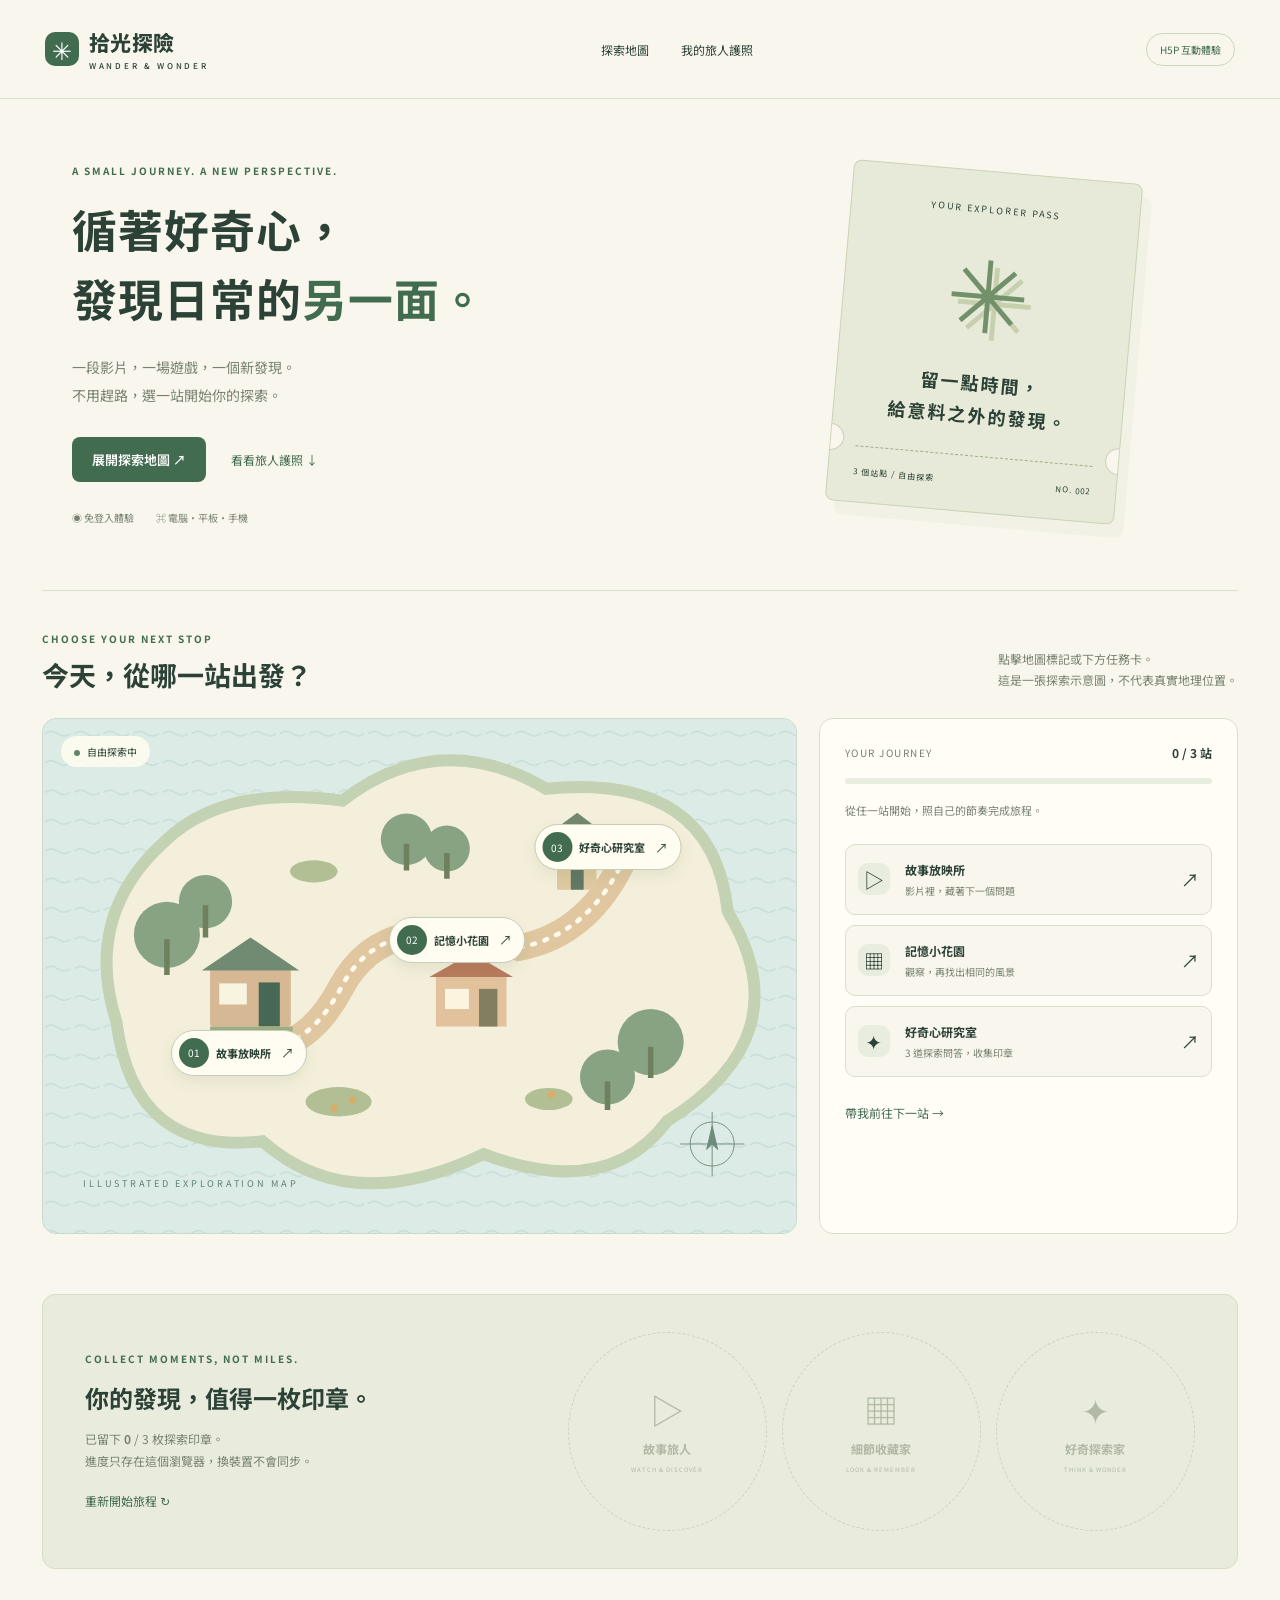
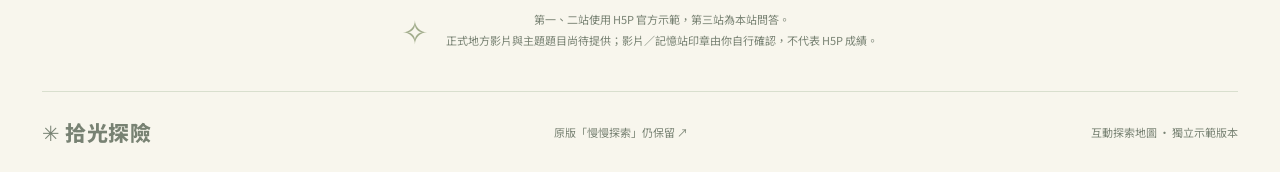
==== map/index.html @ 1aa2e068 "Publish original and two optimized H5P website variants" ====
<!doctype html><html lang="zh-Hant"><head><meta charset="utf-8"><meta name="viewport" content="width=device-width,initial-scale=1"><title>拾光探險｜互動探索地圖</title><meta name="description" content="用互動影片、記憶遊戲和探索任務，在一張地圖裡收集生活的發現。"><link rel="stylesheet" href="common.css"><link rel="stylesheet" href="theme.css"></head><body data-variant="map"><header class="site-header"><a class="brand" href="#"><span class="logo">✳</span><span>拾光探險<small>WANDER & WONDER</small></span></a><nav aria-label="主要導覽"><a href="#journey">探索地圖</a><a href="#passport">我的旅人護照</a></nav><span class="header-chip">H5P 互動體驗</span></header><main><section class="map-hero"><div><span class="eyebrow">A SMALL JOURNEY. A NEW PERSPECTIVE.</span><h1>循著好奇心，<br>發現日常的<span>另一面。</span></h1><p>一段影片，一場遊戲，一個新發現。<br>不用趕路，選一站開始你的探索。</p><div class="actions"><a class="primary" href="#journey">展開探索地圖 ↗</a><a class="link" href="#passport">看看旅人護照 ↓</a></div><div class="hero-meta"><span>◉ 免登入體驗</span><span>⌘ 電腦・平板・手機</span></div></div><div class="hero-ticket"><span class="ticket-top">YOUR EXPLORER PASS</span><div class="ticket-art">✳</div><b>留一點時間，<br>給意料之外的發現。</b><div class="ticket-bottom"><span>3 個站點 / 自由探索</span><span>NO. 002</span></div></div></section><section id="journey" class="journey"><div class="section-title"><div><span class="eyebrow">CHOOSE YOUR NEXT STOP</span><h2>今天，從哪一站出發？</h2></div><p>點擊地圖標記或下方任務卡。<br>這是一張探索示意圖，不代表真實地理位置。</p></div><div class="map-layout"><div class="map-canvas"><svg class="island-map" viewBox="0 0 820 560" role="img" aria-label="三站探索路線的示意地圖，非真實地理位置"><defs><pattern id="water" width="32" height="32" patternUnits="userSpaceOnUse"><path d="M2 16q7-5 14 0t14 0" fill="none" stroke="#bad3cf" stroke-width="1"/></pattern></defs><rect width="820" height="560" fill="#dcebe5"/><rect width="820" height="560" fill="url(#water)"/><path d="M80 330Q43 214 133 133Q197 71 326 89Q432 8 548 76Q730 58 746 210Q828 345 680 438Q615 525 480 474Q334 544 239 460Q99 476 80 330Z" fill="#f4efda" stroke="#c4d2b4" stroke-width="13"/><path d="M195 350Q277 383 325 292T518 249Q596 235 635 148" fill="none" stroke="#e0c7a0" stroke-width="29"/><path d="M195 350Q277 383 325 292T518 249Q596 235 635 148" fill="none" stroke="#fffaf0" stroke-dasharray="3 11" stroke-linecap="round" stroke-width="5"/><g fill="#88a381"><circle cx="135" cy="235" r="36"/><circle cx="177" cy="199" r="29"/><circle cx="662" cy="352" r="36"/><circle cx="615" cy="390" r="30"/><circle cx="396" cy="131" r="28"/><circle cx="440" cy="141" r="25"/></g><g stroke="#6e805d" stroke-width="6"><path d="M135 240v39M177 203v35M662 357v34M615 395v31M396 136v29M440 146v28"/></g><g transform="translate(182 270)"><rect width="88" height="65" fill="#d7b895" rx="3"/><path d="M-9 4L44-32 97 4Z" fill="#718b72"/><rect x="10" y="18" width="30" height="23" fill="#f7f4df"/><rect x="53" y="17" width="23" height="48" fill="#476855"/><path d="M0 68h90" stroke="#a0ad83" stroke-width="6"/></g><g transform="translate(428 281)"><rect width="77" height="54" fill="#e2c29c"/><path d="M-7 0L39-26 84 0Z" fill="#b97b5c"/><rect x="10" y="13" width="26" height="22" fill="#fcf4de"/><rect x="47" y="13" width="20" height="41" fill="#837e60"/></g><g transform="translate(560 125)"><rect width="43" height="61" fill="#e0c9a0"/><path d="M-9 0L22-23 52 0Z" fill="#73896d"/><rect x="15" y="21" width="14" height="40" fill="#627965"/></g><g fill="#b2bf94"><ellipse cx="322" cy="417" rx="36" ry="16"/><ellipse cx="551" cy="414" rx="26" ry="12"/><ellipse cx="295" cy="166" rx="26" ry="12"/></g><g fill="#d9ad67"><circle cx="317" cy="424" r="4"/><circle cx="337" cy="415" r="4"/><circle cx="554" cy="409" r="4"/></g><text x="44" y="510" fill="#608176" font-size="10" letter-spacing="3">ILLUSTRATED EXPLORATION MAP</text><g transform="translate(729 463)" fill="none" stroke="#6d8c7b"><circle r="24"/><path d="M0-35v70M-35 0h70"/><path d="M0-20L6 6 0 0-6 6Z" fill="#6d8c7b"/></g></svg><div class="map-corner"><span class="live-dot"></span> 自由探索中</div><button class="map-pin pin1" data-station="0"><span>01</span><b>故事放映所</b><small class="status-mark">↗</small></button><button class="map-pin pin2" data-station="1"><span>02</span><b>記憶小花園</b><small class="status-mark">↗</small></button><button class="map-pin pin3" data-station="2"><span>03</span><b>好奇心研究室</b><small class="status-mark">↗</small></button></div><aside class="route-panel"><div class="route-head"><span class="tiny-label">YOUR JOURNEY</span><b><span data-count>0</span> / 3 站</b></div><div class="progress-track"><i></i></div><p id="next-advice" class="footnote">從任一站開始，照自己的節奏完成旅程。</p><div class="task-list"><button class="task-item" data-station="0"><span class="task-icon">▷</span><span><b>故事放映所</b><small>影片裡，藏著下一個問題</small></span><span class="arrow status-mark">↗</span></button><button class="task-item" data-station="1"><span class="task-icon">▦</span><span><b>記憶小花園</b><small>觀察，再找出相同的風景</small></span><span class="arrow status-mark">↗</span></button><button class="task-item" data-station="2"><span class="task-icon">✦</span><span><b>好奇心研究室</b><small>3 道探索問答，收集印章</small></span><span class="arrow status-mark">↗</span></button></div><button class="link" id="continue-button">帶我前往下一站 →</button></aside></div></section><section class="passport" id="passport"><div><span class="eyebrow">COLLECT MOMENTS, NOT MILES.</span><h2>你的發現，值得一枚印章。</h2><p>已留下 <b data-count>0</b> / 3 枚探索印章。<br>進度只存在這個瀏覽器，換裝置不會同步。</p><button class="link" data-reset>重新開始旅程 ↻</button></div><div class="stamp-grid"><div class="stamp" data-badge="0"><span>▷</span><b>故事旅人</b><small>WATCH & DISCOVER</small></div><div class="stamp" data-badge="1"><span>▦</span><b>細節收藏家</b><small>LOOK & REMEMBER</small></div><div class="stamp" data-badge="2"><span>✦</span><b>好奇探索家</b><small>THINK & WONDER</small></div></div></section><section class="about-demo"><span>✧</span><p>第一、二站使用 H5P 官方示範，第三站為本站問答。<br>正式地方影片與主題題目尚待提供；影片／記憶站印章由你自行確認，不代表 H5P 成績。</p></section><footer class="footer"><a class="brand" href="#">✳ 拾光探險</a><a href="../original/" target="_blank" rel="noopener noreferrer">原版「慢慢探索」仍保留 ↗</a><span>互動探索地圖 · 獨立示範版本</span></footer></main><dialog class="modal" id="activity"><div class="modal-head"><span class="eyebrow" id="activity-sub"></span><button class="close" id="close-activity" aria-label="關閉體驗">×</button></div><h2 id="activity-title"></h2><div id="activity-body"></div></dialog><div class="toast" id="toast" role="status" aria-live="polite"></div><script src="app.js"></script></body></html>
---- map/common.css ----
@import url('https://fonts.googleapis.com/css2?family=Noto+Sans+TC:wght@400;500;600;700;800;900&display=swap');
*{box-sizing:border-box}html{scroll-behavior:smooth;scroll-padding-top:30px}body{margin:0;font:14px 'Noto Sans TC',system-ui,sans-serif;color:var(--ink);background:var(--bg)}button,input,textarea{font:inherit}button,a{touch-action:manipulation}button{cursor:pointer}a{color:inherit;text-decoration:none}button{color:inherit}button:focus-visible,a:focus-visible,input:focus-visible,textarea:focus-visible{outline:3px solid var(--accent);outline-offset:4px}[hidden]{display:none!important}.brand{font-size:21px;font-weight:800;letter-spacing:.4px;display:flex;align-items:center;gap:10px}.brand .logo{width:34px;height:34px;background:var(--primary);color:white;display:grid;place-items:center;border-radius:10px;font-size:24px}.brand small{display:block;font-size:8px;letter-spacing:2.7px;font-weight:500;margin-top:3px}.tagline{font-size:10px;letter-spacing:2.4px;font-weight:700;color:var(--muted)}h1,h2,h3,p{margin-top:0}button{border:0}button:disabled{cursor:default}.primary,.secondary{display:inline-flex;align-items:center;justify-content:center;gap:16px;border-radius:8px;padding:13px 20px;font-size:13px;font-weight:600}.primary{color:white;background:var(--primary)}.primary:hover{filter:brightness(.92)}.secondary{background:var(--surface);border:1px solid var(--line);color:var(--ink)}.link{border:0;background:none;color:var(--primary);padding:7px 0;font-size:12px}.pill{border-radius:20px;padding:5px 11px;font-size:10px;display:inline-block;background:var(--soft);color:var(--primary)}.muted{color:var(--muted)}.eyebrow{font-size:10px;letter-spacing:2px;font-weight:700;color:var(--primary)}.actions{display:flex;gap:10px;flex-wrap:wrap}.section-title{display:flex;align-items:end;justify-content:space-between;gap:20px;margin-bottom:24px}.section-title h2{font-size:27px;margin:8px 0 0}.section-title p{font-size:12px;color:var(--muted);margin-bottom:3px;line-height:1.8}.badge-dots{display:flex;gap:7px}.badge-dot{height:34px;width:34px;border:1px dashed var(--line);color:var(--muted);display:grid;place-items:center;border-radius:50%;font-size:16px}.badge-dot.done{background:var(--primary);color:white;border-style:solid}.progress-track{height:6px;border-radius:20px;background:var(--soft);overflow:hidden}.progress-track i{display:block;background:var(--primary);height:100%;width:0;transition:width .3s}.task-list{display:grid;gap:10px}.task-item{display:flex;align-items:center;gap:15px;border:1px solid var(--line);padding:18px;border-radius:10px;background:var(--surface);text-align:left;width:100%}.task-item.active{border-color:var(--primary);box-shadow:0 0 0 1px var(--primary)}.task-icon{width:39px;height:39px;border-radius:10px;background:var(--soft);display:grid;place-items:center;font-size:20px;flex-shrink:0}.task-item b{font-size:14px;display:block}.task-item small{display:block;font-size:11px;color:var(--muted);margin-top:5px}.task-item .arrow{margin-left:auto;font-size:18px}.task-item.done .task-icon{background:var(--primary);color:white}.task-item:hover{border-color:var(--primary)}.footnote{font-size:11px;line-height:1.9;color:var(--muted)}.footnote a{text-decoration:underline}.footer{border-top:1px solid var(--line);display:flex;align-items:center;justify-content:space-between;gap:18px;padding:25px 0;font-size:11px;color:var(--muted)}.toast{position:fixed;bottom:22px;left:50%;transform:translateX(-50%);border-radius:30px;background:var(--ink);color:var(--bg);font-size:12px;padding:14px 24px;z-index:30;opacity:0;pointer-events:none;transition:opacity .2s;max-width:90%;text-align:center}.toast.visible{opacity:1}.modal{border:1px solid var(--line);border-radius:16px;padding:24px;width:min(880px,calc(100% - 28px));max-height:92vh;overflow:auto;color:var(--ink);background:var(--bg)}.modal::backdrop{background:#162c2ab3;backdrop-filter:blur(6px)}.modal-head{display:flex;align-items:center;justify-content:space-between;margin-bottom:14px}.close{width:34px;height:34px;border-radius:50%;background:var(--soft);font-size:23px}.embed-box{background:white;border:1px solid var(--line);border-radius:10px;overflow:hidden}.embed-box iframe{display:block;border:0;width:100%;height:560px;background:white}.embed-placeholder{min-height:370px;display:flex;flex-direction:column;align-items:center;justify-content:center;background:var(--soft);padding:25px;text-align:center}.play-disc{width:72px;height:72px;border-radius:50%;display:grid;place-items:center;background:var(--primary);color:white;font-size:27px;margin-bottom:23px;box-shadow:0 0 0 15px #ffffff40}.embed-placeholder h3{font-size:20px;margin-bottom:10px}.embed-placeholder p{max-width:400px;font-size:12px;line-height:1.9;color:var(--muted)}.player-links{display:flex;justify-content:space-between;gap:15px;font-size:11px;margin:13px 0 20px;color:var(--muted);line-height:1.8}.player-links a{text-decoration:underline}.completion{background:var(--soft);border:1px solid var(--line);border-radius:9px;padding:18px;margin-top:20px}.completion p{font-size:12px;line-height:1.9;margin:0 0 12px}.completion button.done{background:var(--primary);color:white}.question-card{padding:24px;background:var(--surface);border:1px solid var(--line);border-radius:12px}.quiz-counter{font-size:11px;color:var(--muted)}.question-card h3{font-size:20px;line-height:1.7;margin:15px 0 22px}.answers{display:grid;gap:10px}.answer{border:1px solid var(--line);padding:15px 17px;background:var(--bg);text-align:left;border-radius:7px;font-size:13px}.answer:hover{border-color:var(--primary)}.answer.correct{background:#d6eadc;border-color:#41825c;color:#254d32}.answer.wrong{background:#f5ded6;border-color:#be735a;color:#733e2b}.feedback{font-size:12px;line-height:1.8;margin:18px 0;min-height:20px}.result{text-align:center;padding:35px 20px}.result .symbol{font-size:58px;color:var(--primary)}.result h3{font-size:24px;margin:15px 0}.result p{font-size:13px;line-height:1.9;color:var(--muted)}.result .actions{justify-content:center}textarea{width:100%;resize:vertical;min-height:135px;border:1px solid var(--line);background:var(--bg);border-radius:8px;padding:13px;font-size:13px;line-height:1.9;color:var(--ink)}.note-actions{display:flex;gap:10px;flex-wrap:wrap;margin-top:10px}.note-status{font-size:11px;color:var(--muted);line-height:1.7;margin-top:9px}.tiny-label{font-size:10px;text-transform:uppercase;letter-spacing:1.5px;color:var(--muted)}@media(max-width:600px){.section-title{align-items:start;flex-direction:column;gap:10px}.section-title h2{font-size:23px}.primary,.secondary{padding:12px 16px}.footer{align-items:start;flex-direction:column;gap:12px}.embed-box iframe{height:490px}.embed-placeholder{min-height:290px}.player-links{flex-direction:column;gap:4px}.question-card{padding:18px}.question-card h3{font-size:18px}.modal{padding:18px}.completion .secondary{width:100%}}@media(prefers-reduced-motion:reduce){html{scroll-behavior:auto}*{transition:none!important}}
---- map/theme.css ----
:root{--bg:#f8f6ed;--surface:#fffdf6;--ink:#2c4236;--muted:#788273;--primary:#426c50;--soft:#e9eddf;--line:#d9dfce;--accent:#bb8559}.site-header{max-width:1350px;margin:auto;padding:27px 45px;display:flex;align-items:center;justify-content:space-between;gap:20px;border-bottom:1px solid var(--line)}nav{display:flex;gap:32px;font-size:12px}.header-chip{border:1px solid #cbd7bd;padding:8px 13px;border-radius:25px;font-size:10px;color:var(--primary)}main{max-width:1260px;margin:auto;padding:0 32px}.map-hero{display:grid;grid-template-columns:1.4fr 1fr;gap:60px;padding:60px 30px 65px;align-items:center}.map-hero h1{font-size:clamp(34px,3.5vw,49px);line-height:1.55;letter-spacing:1px;margin:15px 0 20px}.map-hero h1 span{color:var(--primary)}.map-hero p{line-height:2;color:var(--muted);font-size:14px}.map-hero .actions{align-items:center;margin-top:28px;gap:25px}.hero-meta{display:flex;gap:22px;color:var(--muted);font-size:10px;margin-top:28px}.hero-ticket{justify-self:center;position:relative;width:290px;padding:25px;background:#e7ead8;border:1px solid #cbd3b7;transform:rotate(5deg);box-shadow:10px 13px 0 #d9dec940;border-radius:8px;text-align:center;overflow:hidden}.hero-ticket:before,.hero-ticket:after{content:'';position:absolute;bottom:49px;width:25px;height:25px;border-radius:50%;background:var(--bg);border:1px solid #cbd3b7;left:-14px}.hero-ticket:after{left:auto;right:-14px}.ticket-top{font-size:9px;letter-spacing:2px}.ticket-art{font-size:100px;color:#72906a;line-height:1.3;margin:8px 0;text-shadow:7px 7px #c7d0ae}.hero-ticket b{display:block;font-size:18px;line-height:1.8;letter-spacing:2px;margin:12px 0 24px}.ticket-bottom{display:flex;justify-content:space-between;padding-top:19px;border-top:1px dashed #9cae8c;font-size:8px;letter-spacing:1px}.journey{padding:36px 0 50px;border-top:1px solid var(--line)}.map-layout{display:grid;grid-template-columns:minmax(0,1.8fr) minmax(280px,1fr);gap:22px}.map-canvas{position:relative;overflow:hidden;border-radius:14px;border:1px solid #cad9ca;background:#dcebe5;min-height:455px}.island-map{display:block;width:100%;height:100%;min-height:455px;object-fit:cover}.map-corner{position:absolute;left:18px;top:17px;background:#fffdf1d9;border-radius:30px;padding:8px 13px;font-size:10px}.live-dot{height:6px;width:6px;background:#618569;border-radius:50%;display:inline-block;margin-right:5px}.map-pin{position:absolute;display:flex;gap:7px;align-items:center;background:#fffcf1;border:1px solid #c5cdb7;box-shadow:0 6px 15px #33583a16;padding:7px 12px 7px 7px;border-radius:30px;font-size:11px;white-space:nowrap;transform:translate(-50%,-50%)}.map-pin>span{background:var(--primary);color:white;border-radius:50%;height:30px;width:30px;display:grid;place-items:center;font-size:10px}.map-pin small{font-size:13px;margin-left:3px}.map-pin:hover{box-shadow:0 0 0 5px #ffffff66}.pin1{left:26%;top:65%}.pin2{left:55%;top:43%}.pin3{left:75%;top:25%}.map-pin.done{background:#dfebd5;border-color:#77986a}.route-panel{padding:25px;background:var(--surface);border:1px solid var(--line);border-radius:14px}.route-head{display:flex;align-items:center;justify-content:space-between;margin-bottom:17px}.route-head b{font-size:12px}.route-panel>.footnote{margin:16px 0 23px}.route-panel .task-item{padding:16px 12px;background:var(--bg)}.route-panel .task-icon{width:32px;height:32px}.route-panel .task-item b{font-size:12px}.route-panel .task-item small{font-size:10px}.route-panel>.link{margin-top:20px}.passport{display:grid;grid-template-columns:1fr 1.4fr;gap:35px;background:#e9ebdd;border:1px solid #d8ddc8;border-radius:13px;padding:37px 42px;margin:10px 0 0;align-items:center}.passport h2{font-size:24px;margin:13px 0}.passport p{font-size:12px;color:var(--muted);line-height:1.9}.stamp-grid{display:grid;grid-template-columns:repeat(3,1fr);gap:15px}.stamp{text-align:center;border:1px dashed #a5b39c;border-radius:50%;aspect-ratio:1;display:flex;flex-direction:column;justify-content:center;opacity:.45;color:#6c8064;padding:14px}.stamp span{font-size:34px;line-height:1.3}.stamp b{font-size:12px;margin:8px 0}.stamp small{font-size:6px;letter-spacing:1px}.stamp.done{opacity:1;border:2px solid var(--primary);background:#d9e5cb;transform:rotate(-8deg)}.stamp.done:nth-child(2){transform:rotate(8deg)}.about-demo{padding:38px 20px;text-align:center;display:flex;gap:18px;justify-content:center;align-items:center}.about-demo>span{font-size:32px;color:#a1ac8b}.about-demo p{font-size:11px;line-height:1.9;color:var(--muted);margin:0}@media(max-width:1050px){.map-layout{grid-template-columns:minmax(0,1.3fr) minmax(270px,1fr)}.map-pin b{font-size:10px}.map-pin{padding-right:9px;gap:5px}.map-canvas,.island-map{min-height:440px}.passport{padding:28px}.passport h2{font-size:21px}.stamp-grid{gap:9px}.map-hero{padding-left:0;padding-right:0;gap:30px}.hero-ticket{width:260px}}@media(max-width:760px){.site-header{padding:20px 24px;flex-wrap:wrap}.header-chip{display:none}nav{gap:20px}main{padding:0 20px}.map-hero{gap:15px}.map-hero h1{font-size:33px}.hero-ticket{width:215px;padding:20px}.ticket-art{font-size:75px}.hero-ticket b{font-size:15px}.map-layout{grid-template-columns:1fr}.map-canvas,.island-map{min-height:340px}.passport{grid-template-columns:1fr}.stamp-grid{max-width:480px}.hero-meta{gap:12px;font-size:9px}}@media(max-width:520px){.site-header{gap:18px}.brand{font-size:19px}nav{width:100%;justify-content:space-between}.map-hero{grid-template-columns:1fr;padding:35px 0}.map-hero h1{font-size:35px}.hero-ticket{display:none}.hero-meta{margin-top:20px}.map-pin b{font-size:9px}.map-pin>span{width:25px;height:25px}.map-pin{padding:5px;gap:4px}.map-pin small{display:none}.pin1{left:25%;top:65%}.pin2{left:54%;top:45%}.pin3{left:73%;top:26%}.island-map{min-height:320px}.map-canvas{min-height:320px}.route-panel{padding:20px}.passport{padding:25px 20px}.stamp{padding:9px}.stamp b{font-size:10px}.stamp span{font-size:25px}.stamp small{font-size:5px;letter-spacing:0}.about-demo{padding:30px 0}.about-demo>span{display:none}}
.passport>div{min-width:0}.stamp-grid{grid-template-columns:repeat(3,minmax(0,1fr));min-width:0}.stamp{min-width:0}.stamp small{overflow-wrap:anywhere}@media(max-width:760px){.passport{grid-template-columns:minmax(0,1fr)}}
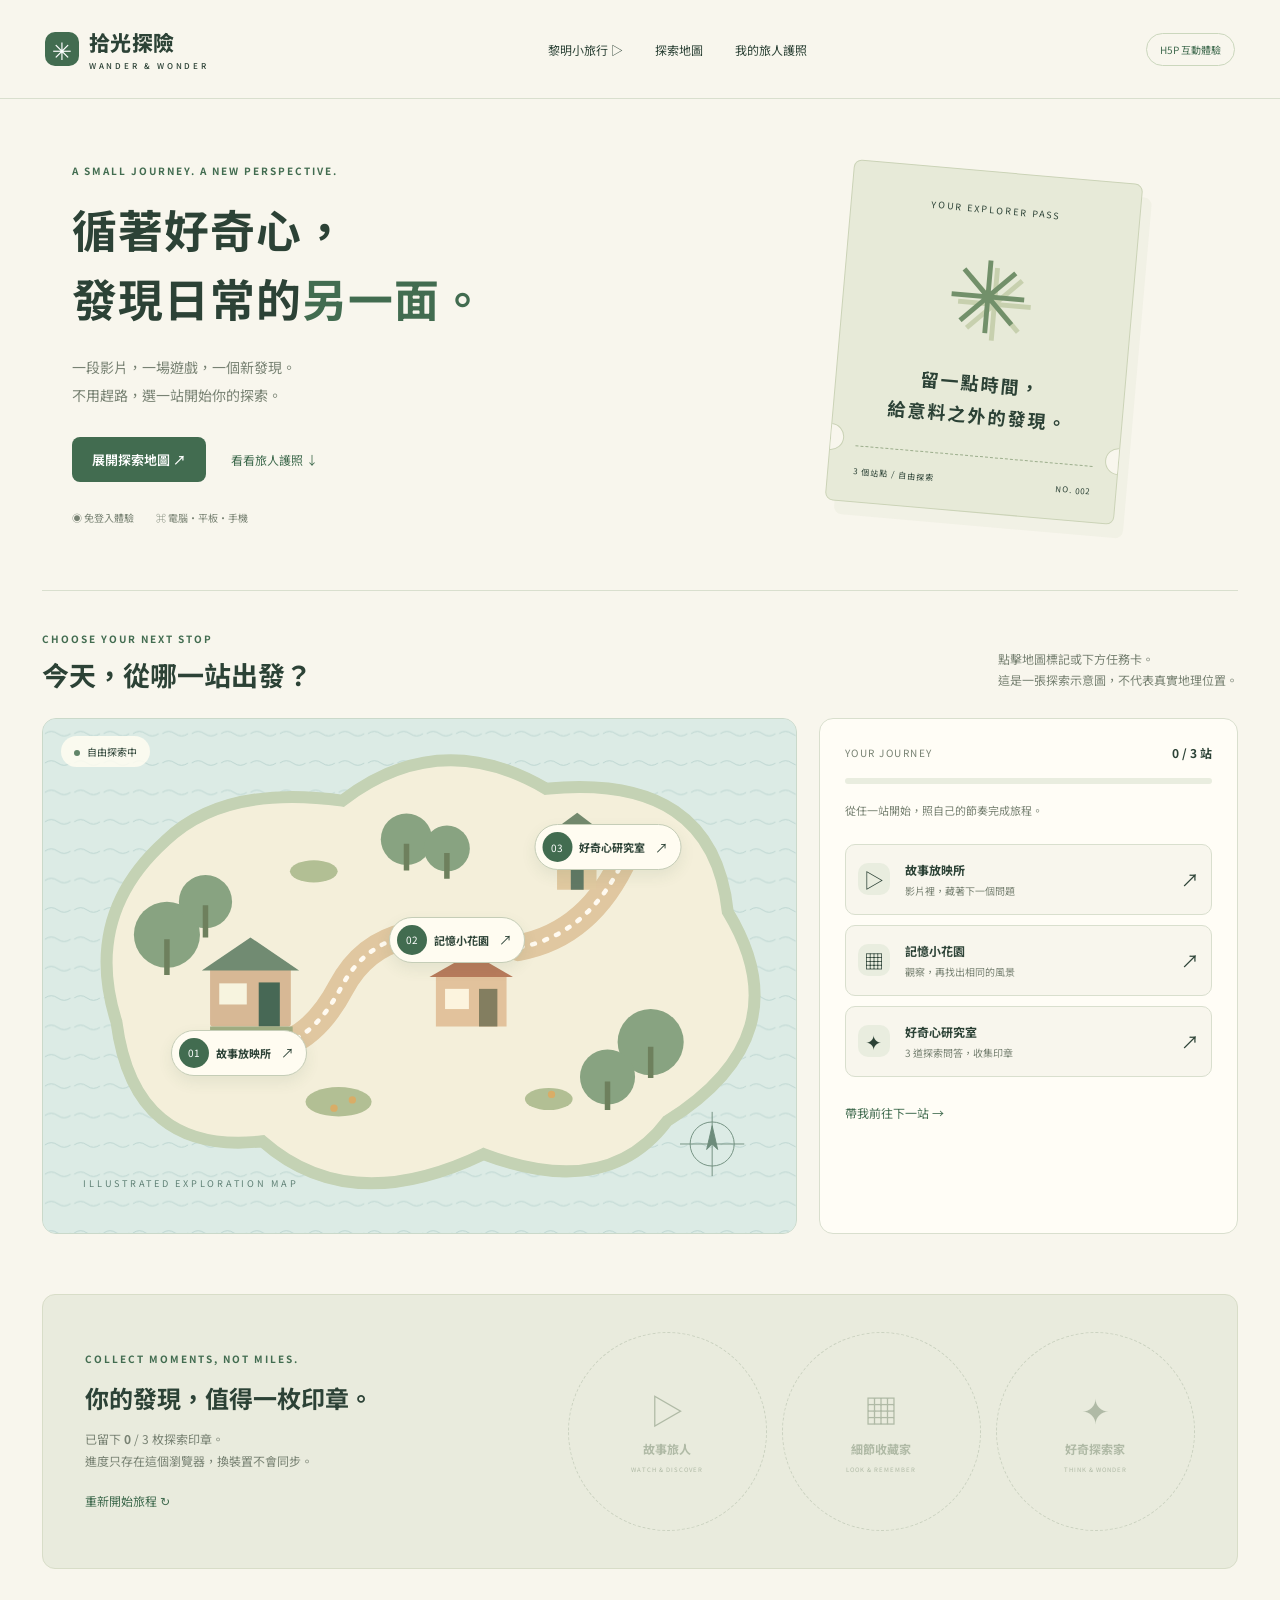
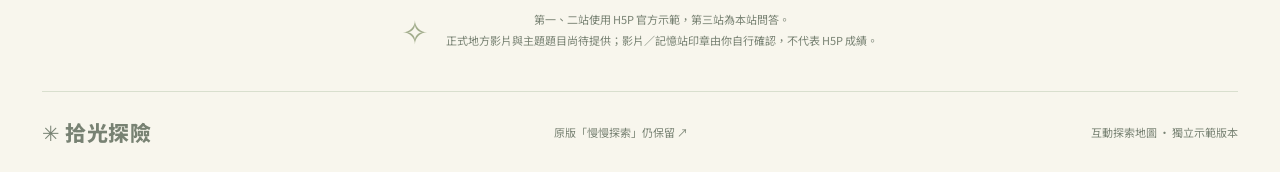
==== commit 7e940e5c: "Replace homepage demos with supplied film and standalone village game" ====
--- a/map/index.html
+++ b/map/index.html
@@ -1 +1 @@
-<!doctype html><html lang="zh-Hant"><head><meta charset="utf-8"><meta name="viewport" content="width=device-width,initial-scale=1"><title>拾光探險｜互動探索地圖</title><meta name="description" content="用互動影片、記憶遊戲和探索任務，在一張地圖裡收集生活的發現。"><link rel="stylesheet" href="common.css"><link rel="stylesheet" href="theme.css"></head><body data-variant="map"><header class="site-header"><a class="brand" href="#"><span class="logo">✳</span><span>拾光探險<small>WANDER & WONDER</small></span></a><nav aria-label="主要導覽"><a href="#journey">探索地圖</a><a href="#passport">我的旅人護照</a></nav><span class="header-chip">H5P 互動體驗</span></header><main><section class="map-hero"><div><span class="eyebrow">A SMALL JOURNEY. A NEW PERSPECTIVE.</span><h1>循著好奇心，<br>發現日常的<span>另一面。</span></h1><p>一段影片，一場遊戲，一個新發現。<br>不用趕路，選一站開始你的探索。</p><div class="actions"><a class="primary" href="#journey">展開探索地圖 ↗</a><a class="link" href="#passport">看看旅人護照 ↓</a></div><div class="hero-meta"><span>◉ 免登入體驗</span><span>⌘ 電腦・平板・手機</span></div></div><div class="hero-ticket"><span class="ticket-top">YOUR EXPLORER PASS</span><div class="ticket-art">✳</div><b>留一點時間，<br>給意料之外的發現。</b><div class="ticket-bottom"><span>3 個站點 / 自由探索</span><span>NO. 002</span></div></div></section><section id="journey" class="journey"><div class="section-title"><div><span class="eyebrow">CHOOSE YOUR NEXT STOP</span><h2>今天，從哪一站出發？</h2></div><p>點擊地圖標記或下方任務卡。<br>這是一張探索示意圖，不代表真實地理位置。</p></div><div class="map-layout"><div class="map-canvas"><svg class="island-map" viewBox="0 0 820 560" role="img" aria-label="三站探索路線的示意地圖，非真實地理位置"><defs><pattern id="water" width="32" height="32" patternUnits="userSpaceOnUse"><path d="M2 16q7-5 14 0t14 0" fill="none" stroke="#bad3cf" stroke-width="1"/></pattern></defs><rect width="820" height="560" fill="#dcebe5"/><rect width="820" height="560" fill="url(#water)"/><path d="M80 330Q43 214 133 133Q197 71 326 89Q432 8 548 76Q730 58 746 210Q828 345 680 438Q615 525 480 474Q334 544 239 460Q99 476 80 330Z" fill="#f4efda" stroke="#c4d2b4" stroke-width="13"/><path d="M195 350Q277 383 325 292T518 249Q596 235 635 148" fill="none" stroke="#e0c7a0" stroke-width="29"/><path d="M195 350Q277 383 325 292T518 249Q596 235 635 148" fill="none" stroke="#fffaf0" stroke-dasharray="3 11" stroke-linecap="round" stroke-width="5"/><g fill="#88a381"><circle cx="135" cy="235" r="36"/><circle cx="177" cy="199" r="29"/><circle cx="662" cy="352" r="36"/><circle cx="615" cy="390" r="30"/><circle cx="396" cy="131" r="28"/><circle cx="440" cy="141" r="25"/></g><g stroke="#6e805d" stroke-width="6"><path d="M135 240v39M177 203v35M662 357v34M615 395v31M396 136v29M440 146v28"/></g><g transform="translate(182 270)"><rect width="88" height="65" fill="#d7b895" rx="3"/><path d="M-9 4L44-32 97 4Z" fill="#718b72"/><rect x="10" y="18" width="30" height="23" fill="#f7f4df"/><rect x="53" y="17" width="23" height="48" fill="#476855"/><path d="M0 68h90" stroke="#a0ad83" stroke-width="6"/></g><g transform="translate(428 281)"><rect width="77" height="54" fill="#e2c29c"/><path d="M-7 0L39-26 84 0Z" fill="#b97b5c"/><rect x="10" y="13" width="26" height="22" fill="#fcf4de"/><rect x="47" y="13" width="20" height="41" fill="#837e60"/></g><g transform="translate(560 125)"><rect width="43" height="61" fill="#e0c9a0"/><path d="M-9 0L22-23 52 0Z" fill="#73896d"/><rect x="15" y="21" width="14" height="40" fill="#627965"/></g><g fill="#b2bf94"><ellipse cx="322" cy="417" rx="36" ry="16"/><ellipse cx="551" cy="414" rx="26" ry="12"/><ellipse cx="295" cy="166" rx="26" ry="12"/></g><g fill="#d9ad67"><circle cx="317" cy="424" r="4"/><circle cx="337" cy="415" r="4"/><circle cx="554" cy="409" r="4"/></g><text x="44" y="510" fill="#608176" font-size="10" letter-spacing="3">ILLUSTRATED EXPLORATION MAP</text><g transform="translate(729 463)" fill="none" stroke="#6d8c7b"><circle r="24"/><path d="M0-35v70M-35 0h70"/><path d="M0-20L6 6 0 0-6 6Z" fill="#6d8c7b"/></g></svg><div class="map-corner"><span class="live-dot"></span> 自由探索中</div><button class="map-pin pin1" data-station="0"><span>01</span><b>故事放映所</b><small class="status-mark">↗</small></button><button class="map-pin pin2" data-station="1"><span>02</span><b>記憶小花園</b><small class="status-mark">↗</small></button><button class="map-pin pin3" data-station="2"><span>03</span><b>好奇心研究室</b><small class="status-mark">↗</small></button></div><aside class="route-panel"><div class="route-head"><span class="tiny-label">YOUR JOURNEY</span><b><span data-count>0</span> / 3 站</b></div><div class="progress-track"><i></i></div><p id="next-advice" class="footnote">從任一站開始，照自己的節奏完成旅程。</p><div class="task-list"><button class="task-item" data-station="0"><span class="task-icon">▷</span><span><b>故事放映所</b><small>影片裡，藏著下一個問題</small></span><span class="arrow status-mark">↗</span></button><button class="task-item" data-station="1"><span class="task-icon">▦</span><span><b>記憶小花園</b><small>觀察，再找出相同的風景</small></span><span class="arrow status-mark">↗</span></button><button class="task-item" data-station="2"><span class="task-icon">✦</span><span><b>好奇心研究室</b><small>3 道探索問答，收集印章</small></span><span class="arrow status-mark">↗</span></button></div><button class="link" id="continue-button">帶我前往下一站 →</button></aside></div></section><section class="passport" id="passport"><div><span class="eyebrow">COLLECT MOMENTS, NOT MILES.</span><h2>你的發現，值得一枚印章。</h2><p>已留下 <b data-count>0</b> / 3 枚探索印章。<br>進度只存在這個瀏覽器，換裝置不會同步。</p><button class="link" data-reset>重新開始旅程 ↻</button></div><div class="stamp-grid"><div class="stamp" data-badge="0"><span>▷</span><b>故事旅人</b><small>WATCH & DISCOVER</small></div><div class="stamp" data-badge="1"><span>▦</span><b>細節收藏家</b><small>LOOK & REMEMBER</small></div><div class="stamp" data-badge="2"><span>✦</span><b>好奇探索家</b><small>THINK & WONDER</small></div></div></section><section class="about-demo"><span>✧</span><p>第一、二站使用 H5P 官方示範，第三站為本站問答。<br>正式地方影片與主題題目尚待提供；影片／記憶站印章由你自行確認，不代表 H5P 成績。</p></section><footer class="footer"><a class="brand" href="#">✳ 拾光探險</a><a href="../original/" target="_blank" rel="noopener noreferrer">原版「慢慢探索」仍保留 ↗</a><span>互動探索地圖 · 獨立示範版本</span></footer></main><dialog class="modal" id="activity"><div class="modal-head"><span class="eyebrow" id="activity-sub"></span><button class="close" id="close-activity" aria-label="關閉體驗">×</button></div><h2 id="activity-title"></h2><div id="activity-body"></div></dialog><div class="toast" id="toast" role="status" aria-live="polite"></div><script src="app.js"></script></body></html>+<!doctype html><html lang="zh-Hant"><head><meta charset="utf-8"><meta name="viewport" content="width=device-width,initial-scale=1"><title>拾光探險｜互動探索地圖</title><meta name="description" content="用互動影片、記憶遊戲和探索任務，在一張地圖裡收集生活的發現。"><link rel="stylesheet" href="common.css"><link rel="stylesheet" href="theme.css"></head><body data-variant="map"><header class="site-header"><a class="brand" href="#"><span class="logo">✳</span><span>拾光探險<small>WANDER & WONDER</small></span></a><nav aria-label="主要導覽"><a href="../village/">黎明小旅行 ▷</a><a href="#journey">探索地圖</a><a href="#passport">我的旅人護照</a></nav><span class="header-chip">H5P 互動體驗</span></header><main><section class="map-hero"><div><span class="eyebrow">A SMALL JOURNEY. A NEW PERSPECTIVE.</span><h1>循著好奇心，<br>發現日常的<span>另一面。</span></h1><p>一段影片，一場遊戲，一個新發現。<br>不用趕路，選一站開始你的探索。</p><div class="actions"><a class="primary" href="#journey">展開探索地圖 ↗</a><a class="link" href="#passport">看看旅人護照 ↓</a></div><div class="hero-meta"><span>◉ 免登入體驗</span><span>⌘ 電腦・平板・手機</span></div></div><div class="hero-ticket"><span class="ticket-top">YOUR EXPLORER PASS</span><div class="ticket-art">✳</div><b>留一點時間，<br>給意料之外的發現。</b><div class="ticket-bottom"><span>3 個站點 / 自由探索</span><span>NO. 002</span></div></div></section><section id="journey" class="journey"><div class="section-title"><div><span class="eyebrow">CHOOSE YOUR NEXT STOP</span><h2>今天，從哪一站出發？</h2></div><p>點擊地圖標記或下方任務卡。<br>這是一張探索示意圖，不代表真實地理位置。</p></div><div class="map-layout"><div class="map-canvas"><svg class="island-map" viewBox="0 0 820 560" role="img" aria-label="三站探索路線的示意地圖，非真實地理位置"><defs><pattern id="water" width="32" height="32" patternUnits="userSpaceOnUse"><path d="M2 16q7-5 14 0t14 0" fill="none" stroke="#bad3cf" stroke-width="1"/></pattern></defs><rect width="820" height="560" fill="#dcebe5"/><rect width="820" height="560" fill="url(#water)"/><path d="M80 330Q43 214 133 133Q197 71 326 89Q432 8 548 76Q730 58 746 210Q828 345 680 438Q615 525 480 474Q334 544 239 460Q99 476 80 330Z" fill="#f4efda" stroke="#c4d2b4" stroke-width="13"/><path d="M195 350Q277 383 325 292T518 249Q596 235 635 148" fill="none" stroke="#e0c7a0" stroke-width="29"/><path d="M195 350Q277 383 325 292T518 249Q596 235 635 148" fill="none" stroke="#fffaf0" stroke-dasharray="3 11" stroke-linecap="round" stroke-width="5"/><g fill="#88a381"><circle cx="135" cy="235" r="36"/><circle cx="177" cy="199" r="29"/><circle cx="662" cy="352" r="36"/><circle cx="615" cy="390" r="30"/><circle cx="396" cy="131" r="28"/><circle cx="440" cy="141" r="25"/></g><g stroke="#6e805d" stroke-width="6"><path d="M135 240v39M177 203v35M662 357v34M615 395v31M396 136v29M440 146v28"/></g><g transform="translate(182 270)"><rect width="88" height="65" fill="#d7b895" rx="3"/><path d="M-9 4L44-32 97 4Z" fill="#718b72"/><rect x="10" y="18" width="30" height="23" fill="#f7f4df"/><rect x="53" y="17" width="23" height="48" fill="#476855"/><path d="M0 68h90" stroke="#a0ad83" stroke-width="6"/></g><g transform="translate(428 281)"><rect width="77" height="54" fill="#e2c29c"/><path d="M-7 0L39-26 84 0Z" fill="#b97b5c"/><rect x="10" y="13" width="26" height="22" fill="#fcf4de"/><rect x="47" y="13" width="20" height="41" fill="#837e60"/></g><g transform="translate(560 125)"><rect width="43" height="61" fill="#e0c9a0"/><path d="M-9 0L22-23 52 0Z" fill="#73896d"/><rect x="15" y="21" width="14" height="40" fill="#627965"/></g><g fill="#b2bf94"><ellipse cx="322" cy="417" rx="36" ry="16"/><ellipse cx="551" cy="414" rx="26" ry="12"/><ellipse cx="295" cy="166" rx="26" ry="12"/></g><g fill="#d9ad67"><circle cx="317" cy="424" r="4"/><circle cx="337" cy="415" r="4"/><circle cx="554" cy="409" r="4"/></g><text x="44" y="510" fill="#608176" font-size="10" letter-spacing="3">ILLUSTRATED EXPLORATION MAP</text><g transform="translate(729 463)" fill="none" stroke="#6d8c7b"><circle r="24"/><path d="M0-35v70M-35 0h70"/><path d="M0-20L6 6 0 0-6 6Z" fill="#6d8c7b"/></g></svg><div class="map-corner"><span class="live-dot"></span> 自由探索中</div><button class="map-pin pin1" data-station="0"><span>01</span><b>故事放映所</b><small class="status-mark">↗</small></button><button class="map-pin pin2" data-station="1"><span>02</span><b>記憶小花園</b><small class="status-mark">↗</small></button><button class="map-pin pin3" data-station="2"><span>03</span><b>好奇心研究室</b><small class="status-mark">↗</small></button></div><aside class="route-panel"><div class="route-head"><span class="tiny-label">YOUR JOURNEY</span><b><span data-count>0</span> / 3 站</b></div><div class="progress-track"><i></i></div><p id="next-advice" class="footnote">從任一站開始，照自己的節奏完成旅程。</p><div class="task-list"><button class="task-item" data-station="0"><span class="task-icon">▷</span><span><b>故事放映所</b><small>影片裡，藏著下一個問題</small></span><span class="arrow status-mark">↗</span></button><button class="task-item" data-station="1"><span class="task-icon">▦</span><span><b>記憶小花園</b><small>觀察，再找出相同的風景</small></span><span class="arrow status-mark">↗</span></button><button class="task-item" data-station="2"><span class="task-icon">✦</span><span><b>好奇心研究室</b><small>3 道探索問答，收集印章</small></span><span class="arrow status-mark">↗</span></button></div><button class="link" id="continue-button">帶我前往下一站 →</button></aside></div></section><section class="passport" id="passport"><div><span class="eyebrow">COLLECT MOMENTS, NOT MILES.</span><h2>你的發現，值得一枚印章。</h2><p>已留下 <b data-count>0</b> / 3 枚探索印章。<br>進度只存在這個瀏覽器，換裝置不會同步。</p><button class="link" data-reset>重新開始旅程 ↻</button></div><div class="stamp-grid"><div class="stamp" data-badge="0"><span>▷</span><b>故事旅人</b><small>WATCH & DISCOVER</small></div><div class="stamp" data-badge="1"><span>▦</span><b>細節收藏家</b><small>LOOK & REMEMBER</small></div><div class="stamp" data-badge="2"><span>✦</span><b>好奇探索家</b><small>THINK & WONDER</small></div></div></section><section class="about-demo"><span>✧</span><p>第一、二站使用 H5P 官方示範，第三站為本站問答。<br>正式地方影片與主題題目尚待提供；影片／記憶站印章由你自行確認，不代表 H5P 成績。</p></section><footer class="footer"><a class="brand" href="#">✳ 拾光探險</a><a href="../original/" target="_blank" rel="noopener noreferrer">原版「慢慢探索」仍保留 ↗</a><span>互動探索地圖 · 獨立示範版本</span></footer></main><dialog class="modal" id="activity"><div class="modal-head"><span class="eyebrow" id="activity-sub"></span><button class="close" id="close-activity" aria-label="關閉體驗">×</button></div><h2 id="activity-title"></h2><div id="activity-body"></div></dialog><div class="toast" id="toast" role="status" aria-live="polite"></div><script src="app.js"></script></body></html>
--- a/map/theme.css
+++ b/map/theme.css
@@ -1,3 +1,5 @@
 
 :root{--bg:#f8f6ed;--surface:#fffdf6;--ink:#2c4236;--muted:#788273;--primary:#426c50;--soft:#e9eddf;--line:#d9dfce;--accent:#bb8559}.site-header{max-width:1350px;margin:auto;padding:27px 45px;display:flex;align-items:center;justify-content:space-between;gap:20px;border-bottom:1px solid var(--line)}nav{display:flex;gap:32px;font-size:12px}.header-chip{border:1px solid #cbd7bd;padding:8px 13px;border-radius:25px;font-size:10px;color:var(--primary)}main{max-width:1260px;margin:auto;padding:0 32px}.map-hero{display:grid;grid-template-columns:1.4fr 1fr;gap:60px;padding:60px 30px 65px;align-items:center}.map-hero h1{font-size:clamp(34px,3.5vw,49px);line-height:1.55;letter-spacing:1px;margin:15px 0 20px}.map-hero h1 span{color:var(--primary)}.map-hero p{line-height:2;color:var(--muted);font-size:14px}.map-hero .actions{align-items:center;margin-top:28px;gap:25px}.hero-meta{display:flex;gap:22px;color:var(--muted);font-size:10px;margin-top:28px}.hero-ticket{justify-self:center;position:relative;width:290px;padding:25px;background:#e7ead8;border:1px solid #cbd3b7;transform:rotate(5deg);box-shadow:10px 13px 0 #d9dec940;border-radius:8px;text-align:center;overflow:hidden}.hero-ticket:before,.hero-ticket:after{content:'';position:absolute;bottom:49px;width:25px;height:25px;border-radius:50%;background:var(--bg);border:1px solid #cbd3b7;left:-14px}.hero-ticket:after{left:auto;right:-14px}.ticket-top{font-size:9px;letter-spacing:2px}.ticket-art{font-size:100px;color:#72906a;line-height:1.3;margin:8px 0;text-shadow:7px 7px #c7d0ae}.hero-ticket b{display:block;font-size:18px;line-height:1.8;letter-spacing:2px;margin:12px 0 24px}.ticket-bottom{display:flex;justify-content:space-between;padding-top:19px;border-top:1px dashed #9cae8c;font-size:8px;letter-spacing:1px}.journey{padding:36px 0 50px;border-top:1px solid var(--line)}.map-layout{display:grid;grid-template-columns:minmax(0,1.8fr) minmax(280px,1fr);gap:22px}.map-canvas{position:relative;overflow:hidden;border-radius:14px;border:1px solid #cad9ca;background:#dcebe5;min-height:455px}.island-map{display:block;width:100%;height:100%;min-height:455px;object-fit:cover}.map-corner{position:absolute;left:18px;top:17px;background:#fffdf1d9;border-radius:30px;padding:8px 13px;font-size:10px}.live-dot{height:6px;width:6px;background:#618569;border-radius:50%;display:inline-block;margin-right:5px}.map-pin{position:absolute;display:flex;gap:7px;align-items:center;background:#fffcf1;border:1px solid #c5cdb7;box-shadow:0 6px 15px #33583a16;padding:7px 12px 7px 7px;border-radius:30px;font-size:11px;white-space:nowrap;transform:translate(-50%,-50%)}.map-pin>span{background:var(--primary);color:white;border-radius:50%;height:30px;width:30px;display:grid;place-items:center;font-size:10px}.map-pin small{font-size:13px;margin-left:3px}.map-pin:hover{box-shadow:0 0 0 5px #ffffff66}.pin1{left:26%;top:65%}.pin2{left:55%;top:43%}.pin3{left:75%;top:25%}.map-pin.done{background:#dfebd5;border-color:#77986a}.route-panel{padding:25px;background:var(--surface);border:1px solid var(--line);border-radius:14px}.route-head{display:flex;align-items:center;justify-content:space-between;margin-bottom:17px}.route-head b{font-size:12px}.route-panel>.footnote{margin:16px 0 23px}.route-panel .task-item{padding:16px 12px;background:var(--bg)}.route-panel .task-icon{width:32px;height:32px}.route-panel .task-item b{font-size:12px}.route-panel .task-item small{font-size:10px}.route-panel>.link{margin-top:20px}.passport{display:grid;grid-template-columns:1fr 1.4fr;gap:35px;background:#e9ebdd;border:1px solid #d8ddc8;border-radius:13px;padding:37px 42px;margin:10px 0 0;align-items:center}.passport h2{font-size:24px;margin:13px 0}.passport p{font-size:12px;color:var(--muted);line-height:1.9}.stamp-grid{display:grid;grid-template-columns:repeat(3,1fr);gap:15px}.stamp{text-align:center;border:1px dashed #a5b39c;border-radius:50%;aspect-ratio:1;display:flex;flex-direction:column;justify-content:center;opacity:.45;color:#6c8064;padding:14px}.stamp span{font-size:34px;line-height:1.3}.stamp b{font-size:12px;margin:8px 0}.stamp small{font-size:6px;letter-spacing:1px}.stamp.done{opacity:1;border:2px solid var(--primary);background:#d9e5cb;transform:rotate(-8deg)}.stamp.done:nth-child(2){transform:rotate(8deg)}.about-demo{padding:38px 20px;text-align:center;display:flex;gap:18px;justify-content:center;align-items:center}.about-demo>span{font-size:32px;color:#a1ac8b}.about-demo p{font-size:11px;line-height:1.9;color:var(--muted);margin:0}@media(max-width:1050px){.map-layout{grid-template-columns:minmax(0,1.3fr) minmax(270px,1fr)}.map-pin b{font-size:10px}.map-pin{padding-right:9px;gap:5px}.map-canvas,.island-map{min-height:440px}.passport{padding:28px}.passport h2{font-size:21px}.stamp-grid{gap:9px}.map-hero{padding-left:0;padding-right:0;gap:30px}.hero-ticket{width:260px}}@media(max-width:760px){.site-header{padding:20px 24px;flex-wrap:wrap}.header-chip{display:none}nav{gap:20px}main{padding:0 20px}.map-hero{gap:15px}.map-hero h1{font-size:33px}.hero-ticket{width:215px;padding:20px}.ticket-art{font-size:75px}.hero-ticket b{font-size:15px}.map-layout{grid-template-columns:1fr}.map-canvas,.island-map{min-height:340px}.passport{grid-template-columns:1fr}.stamp-grid{max-width:480px}.hero-meta{gap:12px;font-size:9px}}@media(max-width:520px){.site-header{gap:18px}.brand{font-size:19px}nav{width:100%;justify-content:space-between}.map-hero{grid-template-columns:1fr;padding:35px 0}.map-hero h1{font-size:35px}.hero-ticket{display:none}.hero-meta{margin-top:20px}.map-pin b{font-size:9px}.map-pin>span{width:25px;height:25px}.map-pin{padding:5px;gap:4px}.map-pin small{display:none}.pin1{left:25%;top:65%}.pin2{left:54%;top:45%}.pin3{left:73%;top:26%}.island-map{min-height:320px}.map-canvas{min-height:320px}.route-panel{padding:20px}.passport{padding:25px 20px}.stamp{padding:9px}.stamp b{font-size:10px}.stamp span{font-size:25px}.stamp small{font-size:5px;letter-spacing:0}.about-demo{padding:30px 0}.about-demo>span{display:none}}
 .passport>div{min-width:0}.stamp-grid{grid-template-columns:repeat(3,minmax(0,1fr));min-width:0}.stamp{min-width:0}.stamp small{overflow-wrap:anywhere}@media(max-width:760px){.passport{grid-template-columns:minmax(0,1fr)}}
+
+.site-header nav{flex-wrap:wrap;row-gap:10px}@media(max-width:520px){.site-header nav{gap:14px;font-size:11px;justify-content:flex-start}}
